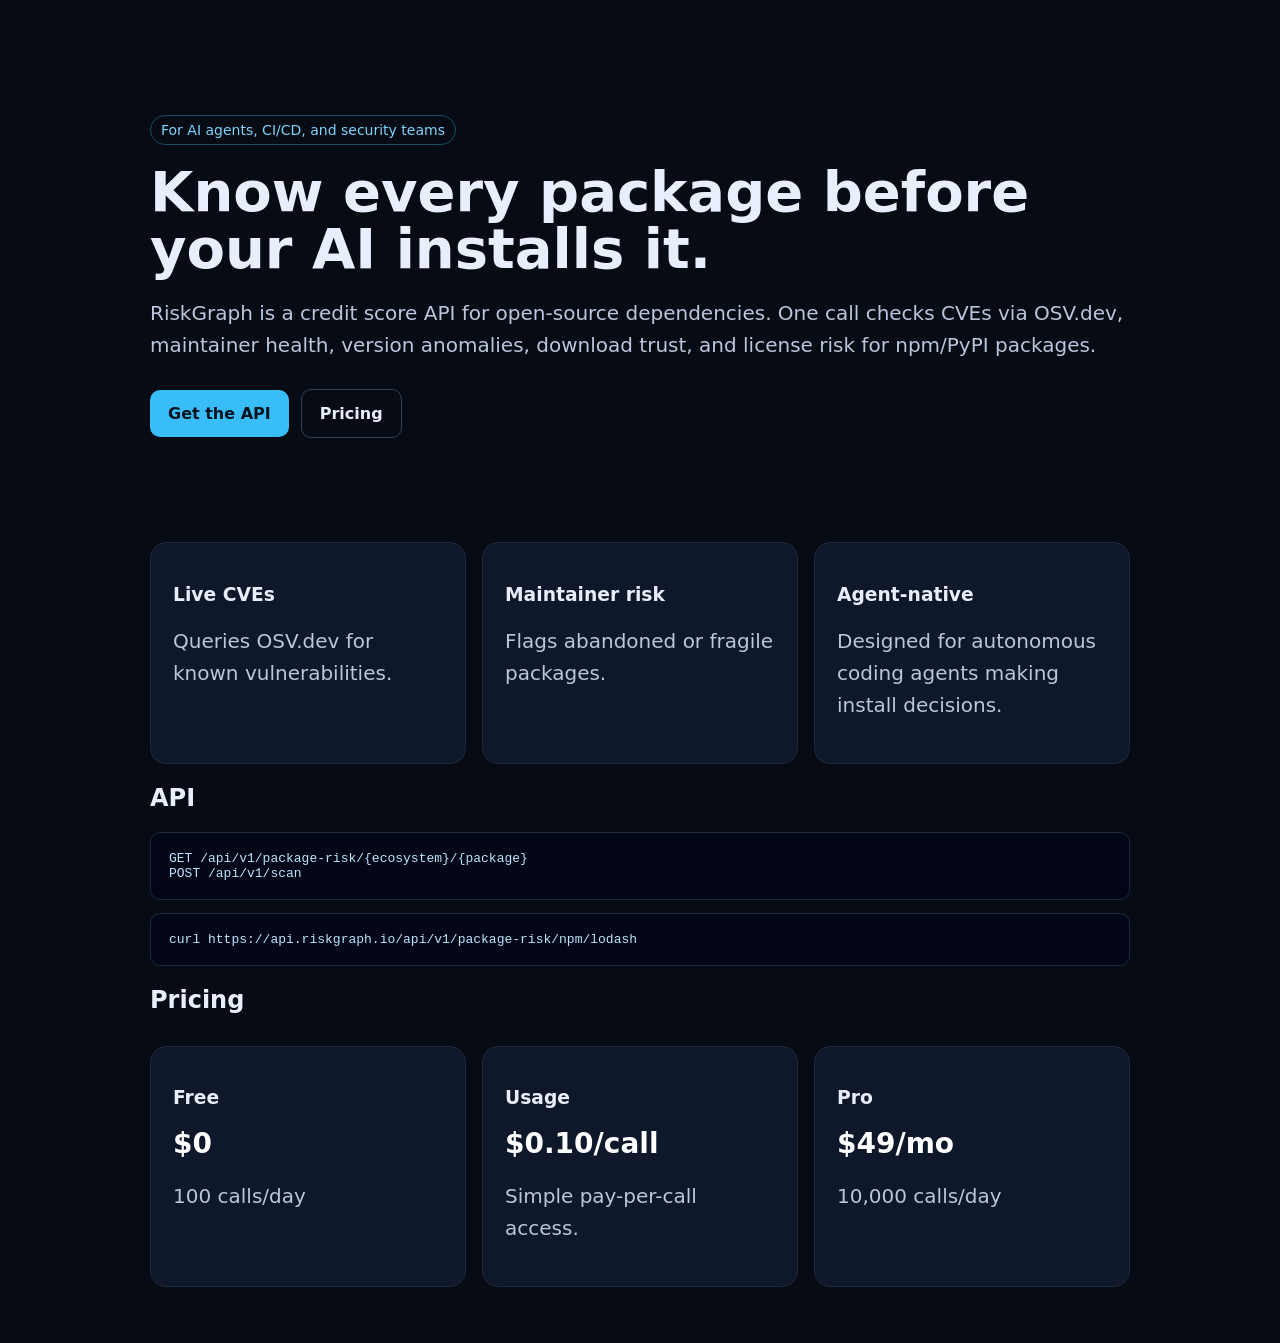
==== docs/index.html @ 5566da2d "market: add launch kit and landing page" ====
<!doctype html>
<html lang="en"><head><meta charset="utf-8"><meta name="viewport" content="width=device-width,initial-scale=1">
<title>RiskGraph — Credit Score for Open-Source Packages</title>
<meta name="description" content="RiskGraph scores npm and PyPI packages for CVEs, maintainer health, version anomalies, downloads and license risk. Built for AI agents and CI/CD.">
<style>body{font-family:Inter,system-ui,Arial,sans-serif;background:#070b13;color:#e8eefc;margin:0}main{max-width:980px;margin:auto;padding:56px 24px}.hero{padding:64px 0}.badge{color:#7dd3fc;border:1px solid #164e63;padding:6px 10px;border-radius:999px;font-size:14px}h1{font-size:56px;line-height:1.02;margin:24px 0 18px}p{font-size:20px;color:#b9c6dc;line-height:1.6}.cta a{display:inline-block;margin:8px 12px 8px 0;padding:14px 18px;border-radius:10px;text-decoration:none;font-weight:700}.primary{background:#38bdf8;color:#05131f}.secondary{border:1px solid #334155;color:#e8eefc}.grid{display:grid;grid-template-columns:repeat(auto-fit,minmax(230px,1fr));gap:16px;margin-top:32px}.card{background:#0f172a;border:1px solid #1e293b;border-radius:16px;padding:22px}code,pre{background:#020617;border:1px solid #1e293b;border-radius:10px;color:#bae6fd}pre{padding:18px;overflow:auto}.price{font-size:28px;color:#fff;font-weight:800}</style></head>
<body><main><section class="hero"><span class="badge">For AI agents, CI/CD, and security teams</span><h1>Know every package before your AI installs it.</h1><p>RiskGraph is a credit score API for open-source dependencies. One call checks CVEs via OSV.dev, maintainer health, version anomalies, download trust, and license risk for npm/PyPI packages.</p><div class="cta"><a class="primary" href="https://github.com/solosofi/riskgraph">Get the API</a><a class="secondary" href="#pricing">Pricing</a></div></section>
<section class="grid"><div class="card"><h3>Live CVEs</h3><p>Queries OSV.dev for known vulnerabilities.</p></div><div class="card"><h3>Maintainer risk</h3><p>Flags abandoned or fragile packages.</p></div><div class="card"><h3>Agent-native</h3><p>Designed for autonomous coding agents making install decisions.</p></div></section>
<h2>API</h2><pre>GET /api/v1/package-risk/{ecosystem}/{package}
POST /api/v1/scan</pre><pre>curl https://api.riskgraph.io/api/v1/package-risk/npm/lodash</pre>
<h2 id="pricing">Pricing</h2><section class="grid"><div class="card"><h3>Free</h3><div class="price">$0</div><p>100 calls/day</p></div><div class="card"><h3>Usage</h3><div class="price">$0.10/call</div><p>Simple pay-per-call access.</p></div><div class="card"><h3>Pro</h3><div class="price">$49/mo</div><p>10,000 calls/day</p></div></section>
</main></body></html>
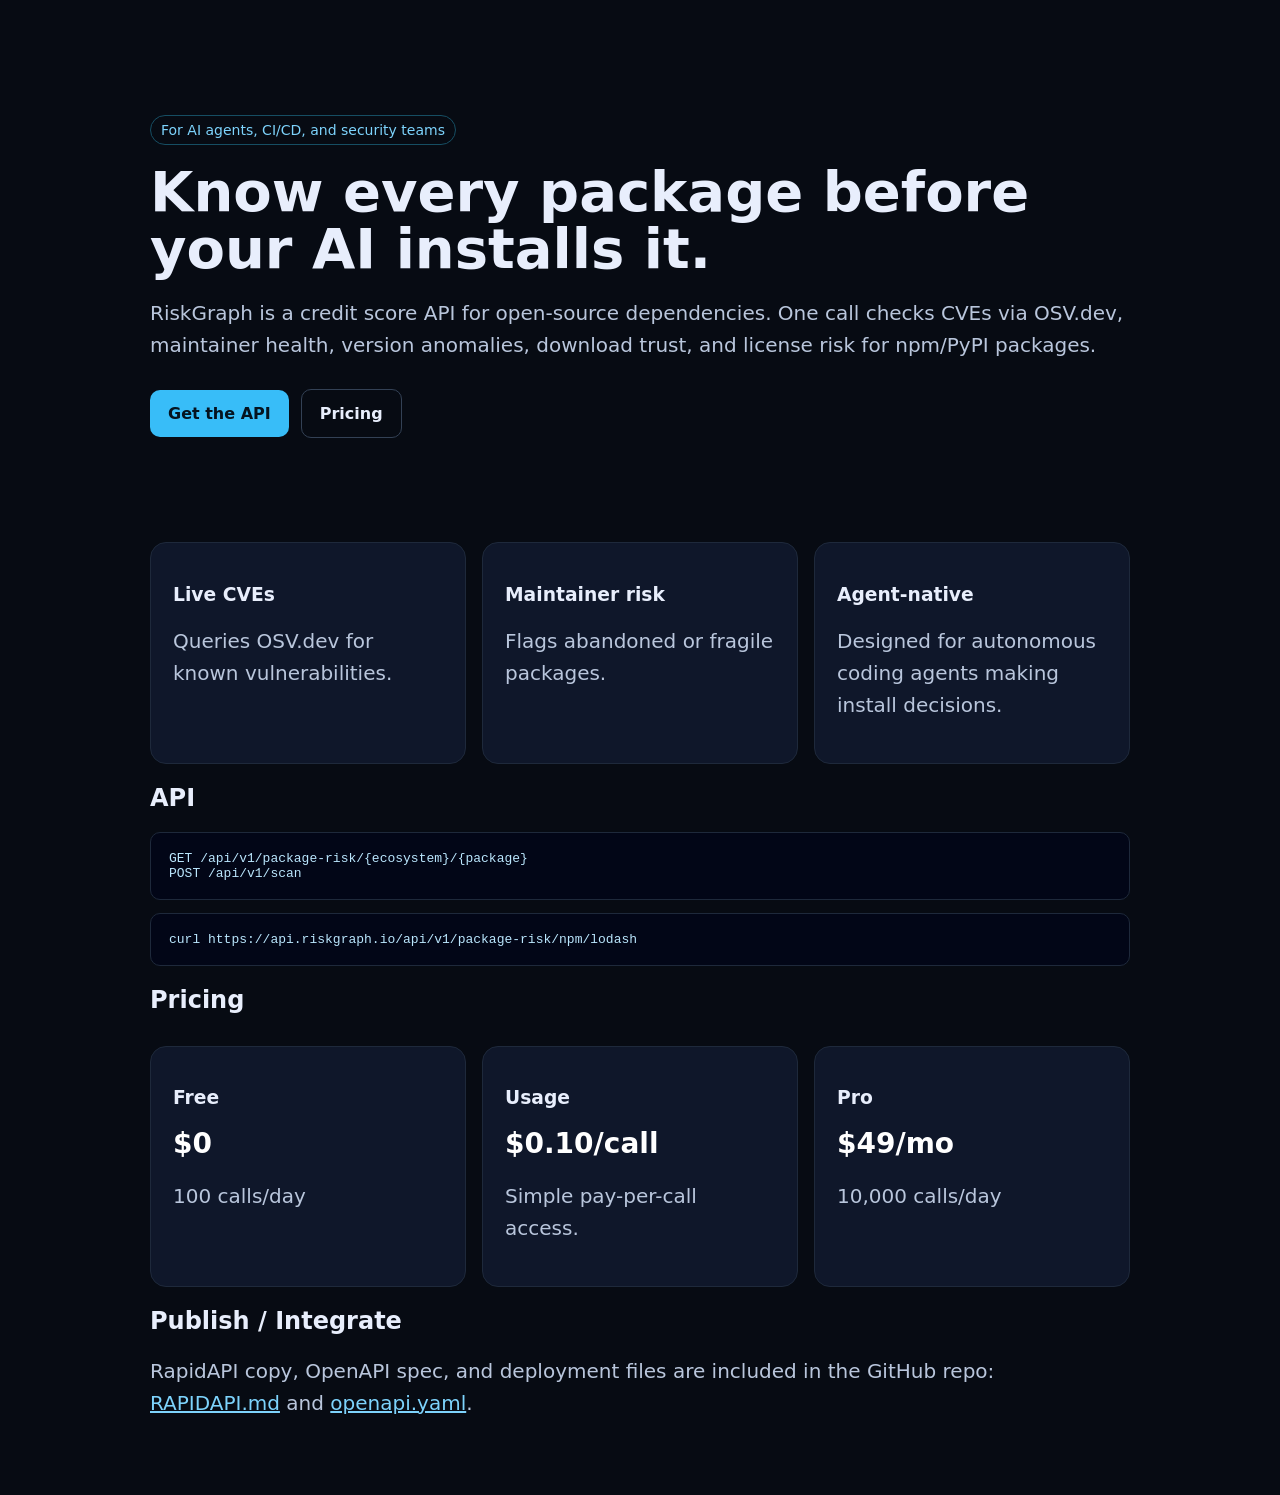
==== commit 0aa83e7d: "deploy: add public API deployment and RapidAPI spec" ====
--- a/docs/index.html
+++ b/docs/index.html
@@ -8,4 +8,4 @@
 <h2>API</h2><pre>GET /api/v1/package-risk/{ecosystem}/{package}
 POST /api/v1/scan</pre><pre>curl https://api.riskgraph.io/api/v1/package-risk/npm/lodash</pre>
 <h2 id="pricing">Pricing</h2><section class="grid"><div class="card"><h3>Free</h3><div class="price">$0</div><p>100 calls/day</p></div><div class="card"><h3>Usage</h3><div class="price">$0.10/call</div><p>Simple pay-per-call access.</p></div><div class="card"><h3>Pro</h3><div class="price">$49/mo</div><p>10,000 calls/day</p></div></section>
-</main></body></html>+<h2>Publish / Integrate</h2><p>RapidAPI copy, OpenAPI spec, and deployment files are included in the GitHub repo: <a style="color:#7dd3fc" href="https://github.com/solosofi/riskgraph/blob/master/RAPIDAPI.md">RAPIDAPI.md</a> and <a style="color:#7dd3fc" href="https://github.com/solosofi/riskgraph/blob/master/openapi.yaml">openapi.yaml</a>.</p></main></body></html>
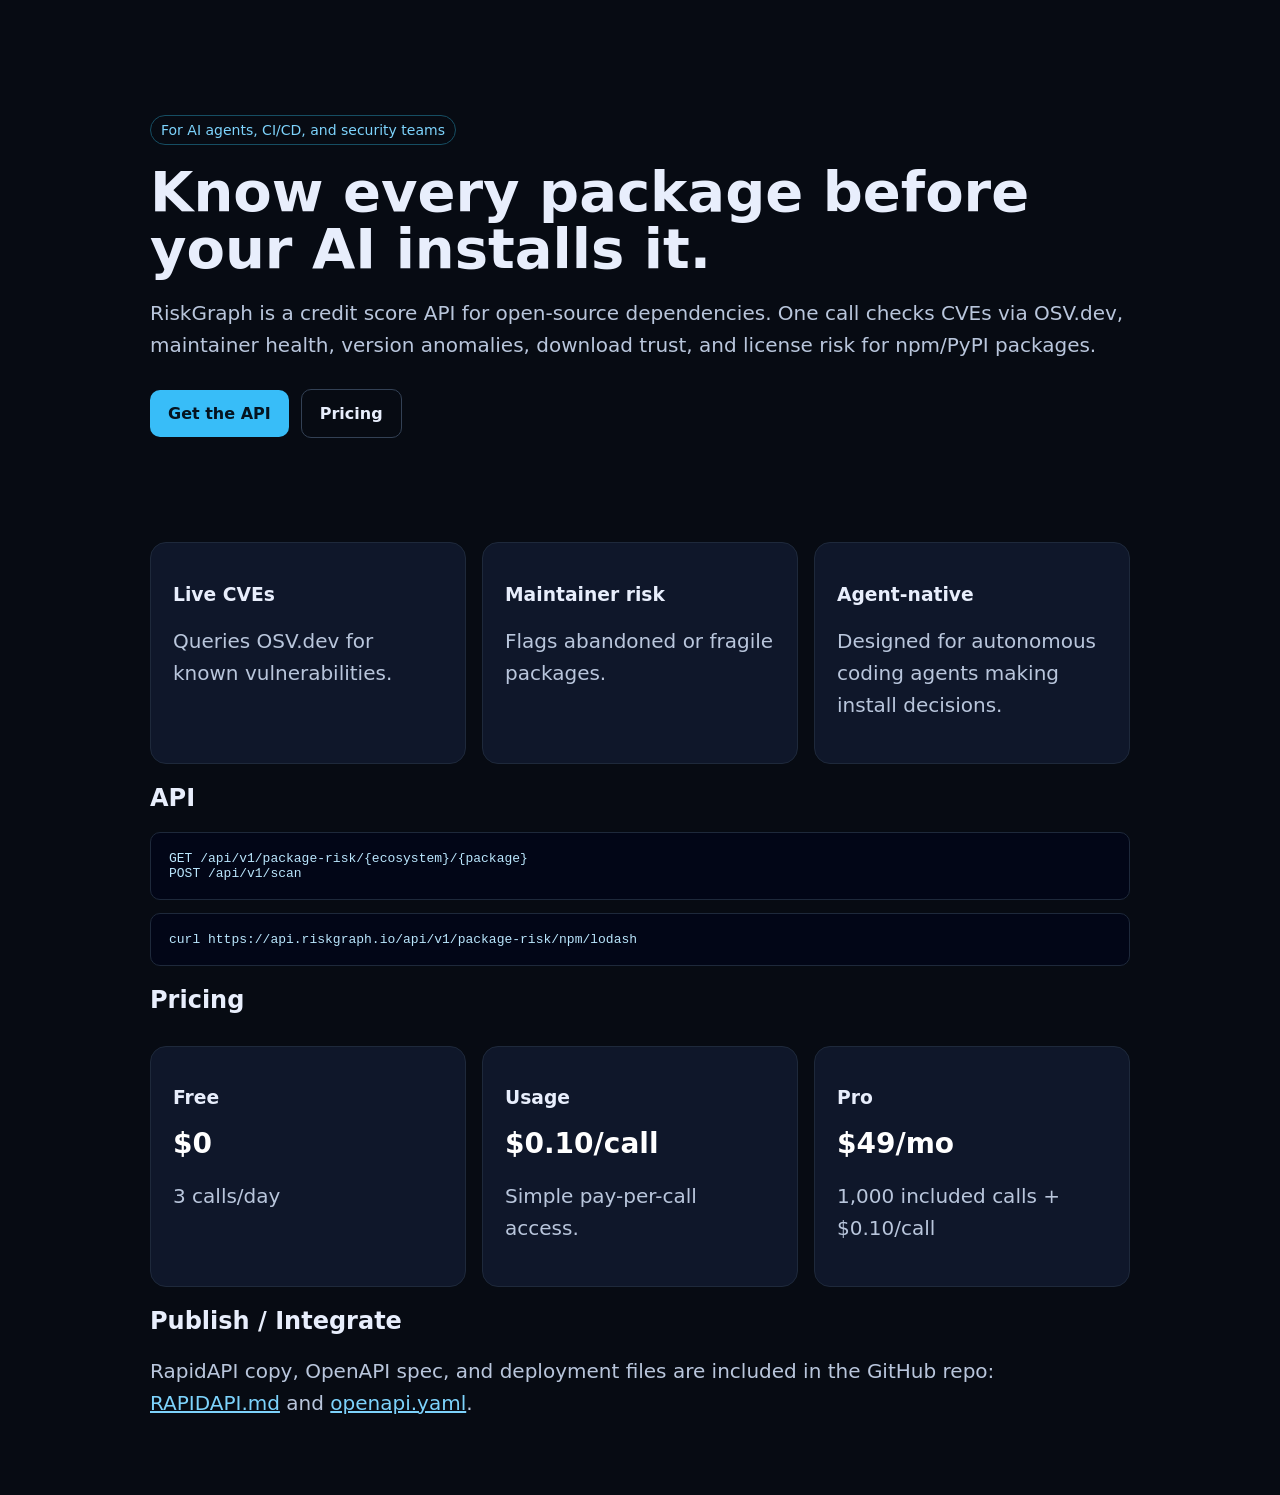
==== commit 015bc52c: "monetize: switch RapidAPI pricing to $0.10 per call" ====
--- a/docs/index.html
+++ b/docs/index.html
@@ -7,5 +7,5 @@
 <section class="grid"><div class="card"><h3>Live CVEs</h3><p>Queries OSV.dev for known vulnerabilities.</p></div><div class="card"><h3>Maintainer risk</h3><p>Flags abandoned or fragile packages.</p></div><div class="card"><h3>Agent-native</h3><p>Designed for autonomous coding agents making install decisions.</p></div></section>
 <h2>API</h2><pre>GET /api/v1/package-risk/{ecosystem}/{package}
 POST /api/v1/scan</pre><pre>curl https://api.riskgraph.io/api/v1/package-risk/npm/lodash</pre>
-<h2 id="pricing">Pricing</h2><section class="grid"><div class="card"><h3>Free</h3><div class="price">$0</div><p>100 calls/day</p></div><div class="card"><h3>Usage</h3><div class="price">$0.10/call</div><p>Simple pay-per-call access.</p></div><div class="card"><h3>Pro</h3><div class="price">$49/mo</div><p>10,000 calls/day</p></div></section>
+<h2 id="pricing">Pricing</h2><section class="grid"><div class="card"><h3>Free</h3><div class="price">$0</div><p>3 calls/day</p></div><div class="card"><h3>Usage</h3><div class="price">$0.10/call</div><p>Simple pay-per-call access.</p></div><div class="card"><h3>Pro</h3><div class="price">$49/mo</div><p>1,000 included calls + $0.10/call</p></div></section>
 <h2>Publish / Integrate</h2><p>RapidAPI copy, OpenAPI spec, and deployment files are included in the GitHub repo: <a style="color:#7dd3fc" href="https://github.com/solosofi/riskgraph/blob/master/RAPIDAPI.md">RAPIDAPI.md</a> and <a style="color:#7dd3fc" href="https://github.com/solosofi/riskgraph/blob/master/openapi.yaml">openapi.yaml</a>.</p></main></body></html>
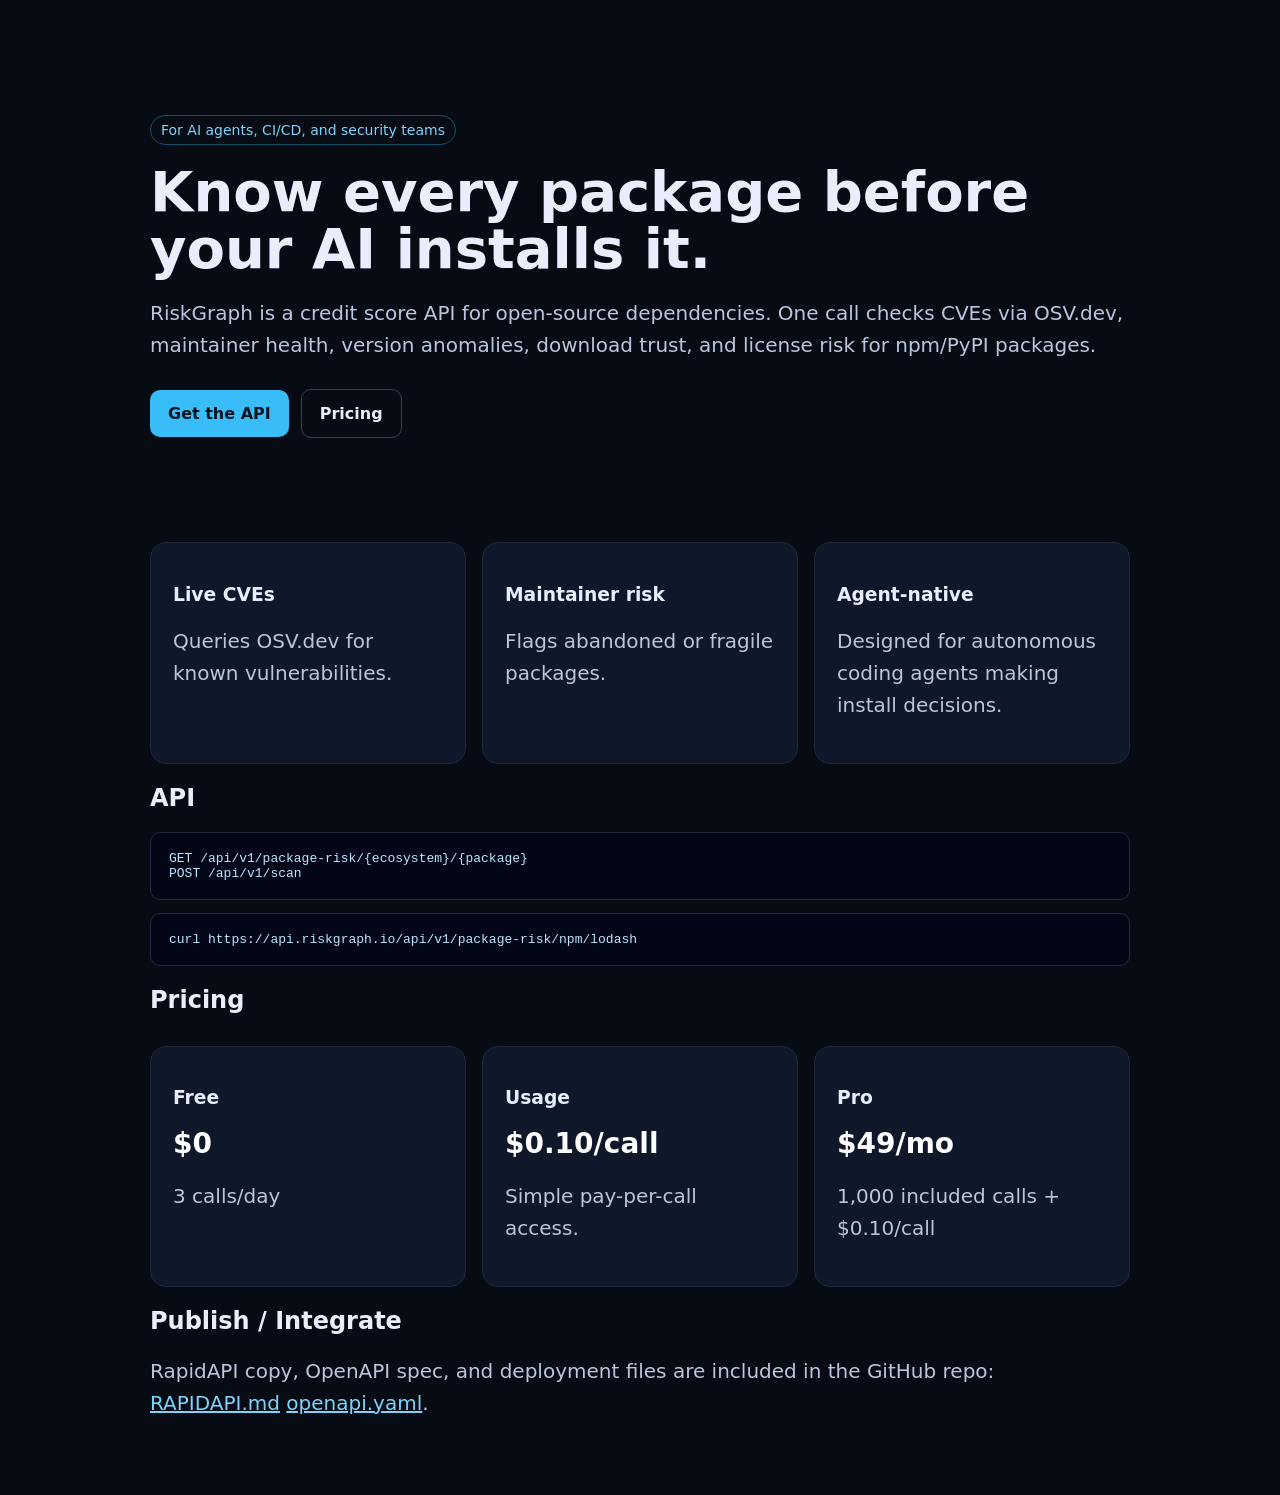
==== commit 123ca0b8: "deploy: clean public marketing files and set paid API quota" ====
--- a/docs/index.html
+++ b/docs/index.html
@@ -8,4 +8,4 @@
 <h2>API</h2><pre>GET /api/v1/package-risk/{ecosystem}/{package}
 POST /api/v1/scan</pre><pre>curl https://api.riskgraph.io/api/v1/package-risk/npm/lodash</pre>
 <h2 id="pricing">Pricing</h2><section class="grid"><div class="card"><h3>Free</h3><div class="price">$0</div><p>3 calls/day</p></div><div class="card"><h3>Usage</h3><div class="price">$0.10/call</div><p>Simple pay-per-call access.</p></div><div class="card"><h3>Pro</h3><div class="price">$49/mo</div><p>1,000 included calls + $0.10/call</p></div></section>
-<h2>Publish / Integrate</h2><p>RapidAPI copy, OpenAPI spec, and deployment files are included in the GitHub repo: <a style="color:#7dd3fc" href="https://github.com/solosofi/riskgraph/blob/master/RAPIDAPI.md">RAPIDAPI.md</a> and <a style="color:#7dd3fc" href="https://github.com/solosofi/riskgraph/blob/master/openapi.yaml">openapi.yaml</a>.</p></main></body></html>+<h2>Publish / Integrate</h2><p>RapidAPI copy, OpenAPI spec, and deployment files are included in the GitHub repo: <a style="color:#7dd3fc" href="https://github.com/solosofi/riskgraph/blob/master/RAPIDAPI.md">RAPIDAPI.md</a> <a style="color:#7dd3fc" href="https://github.com/solosofi/riskgraph/blob/master/openapi.yaml">openapi.yaml</a>.</p></main></body></html>
